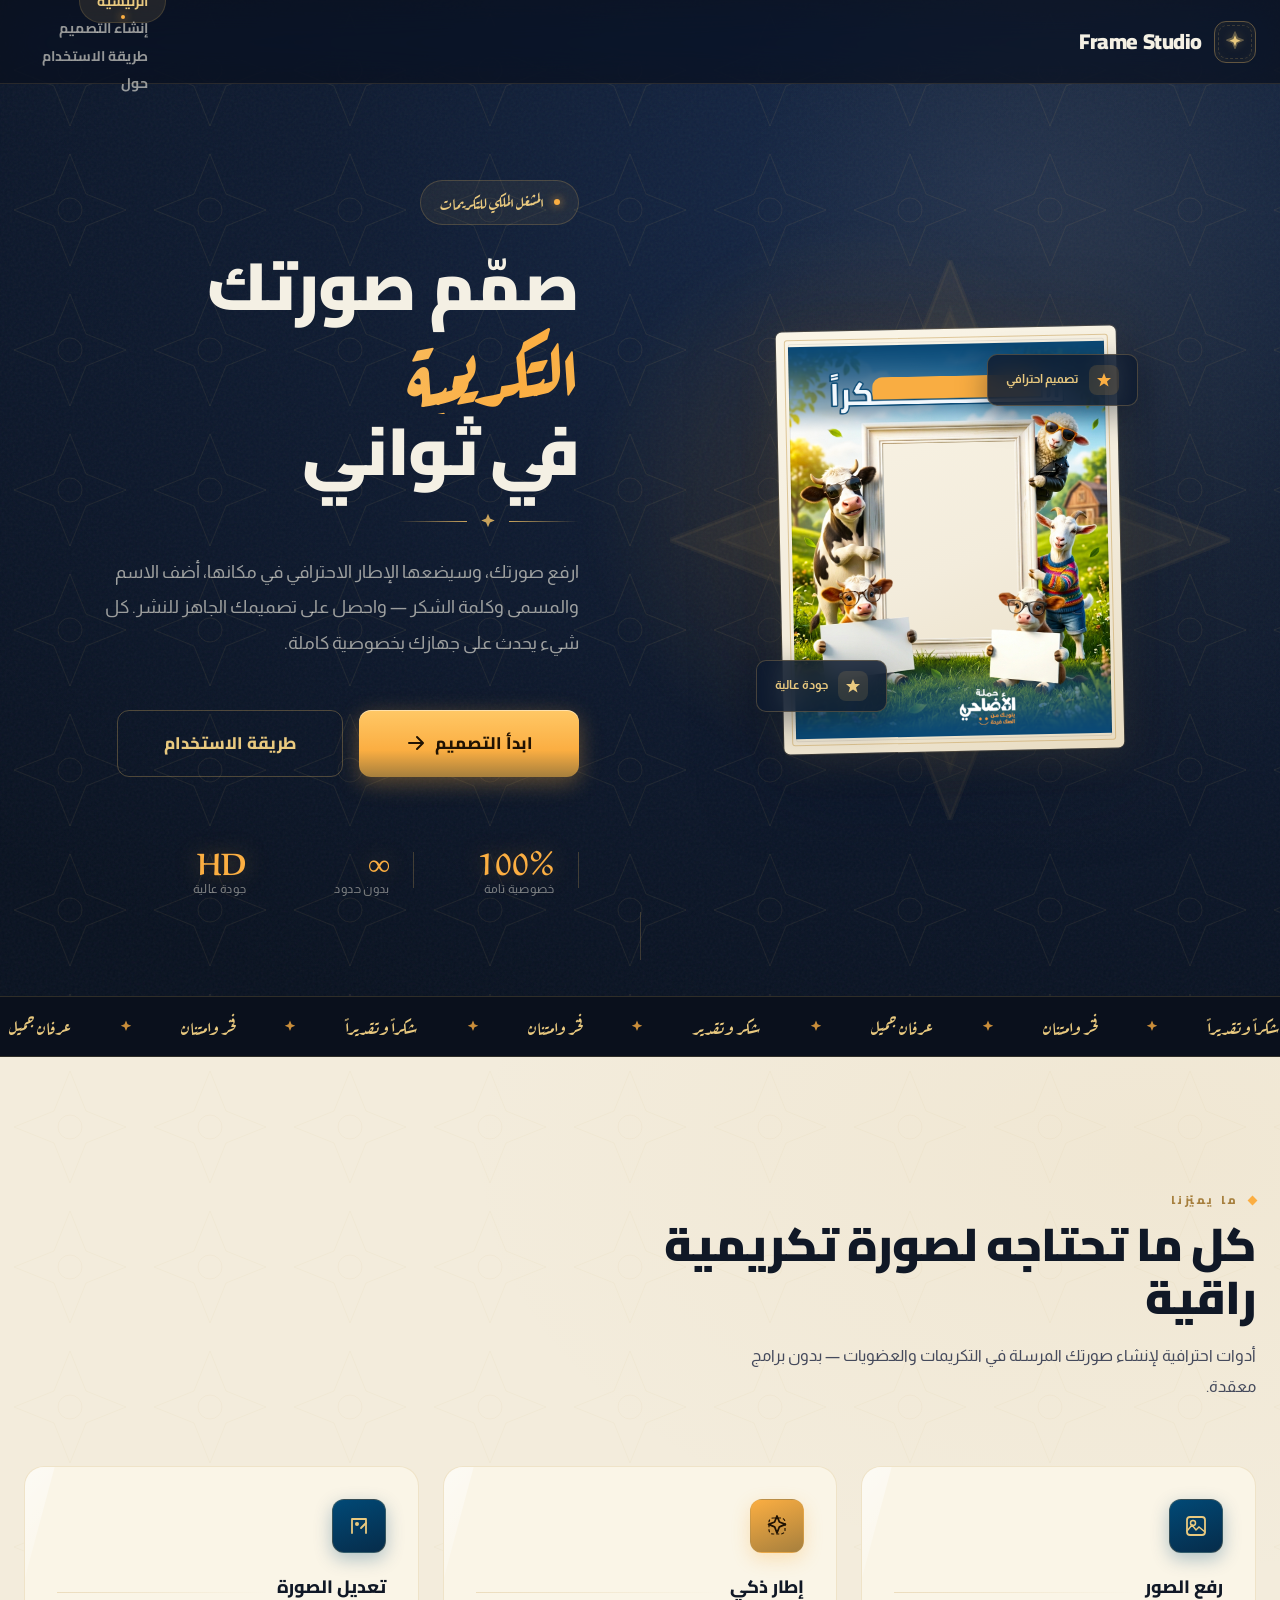
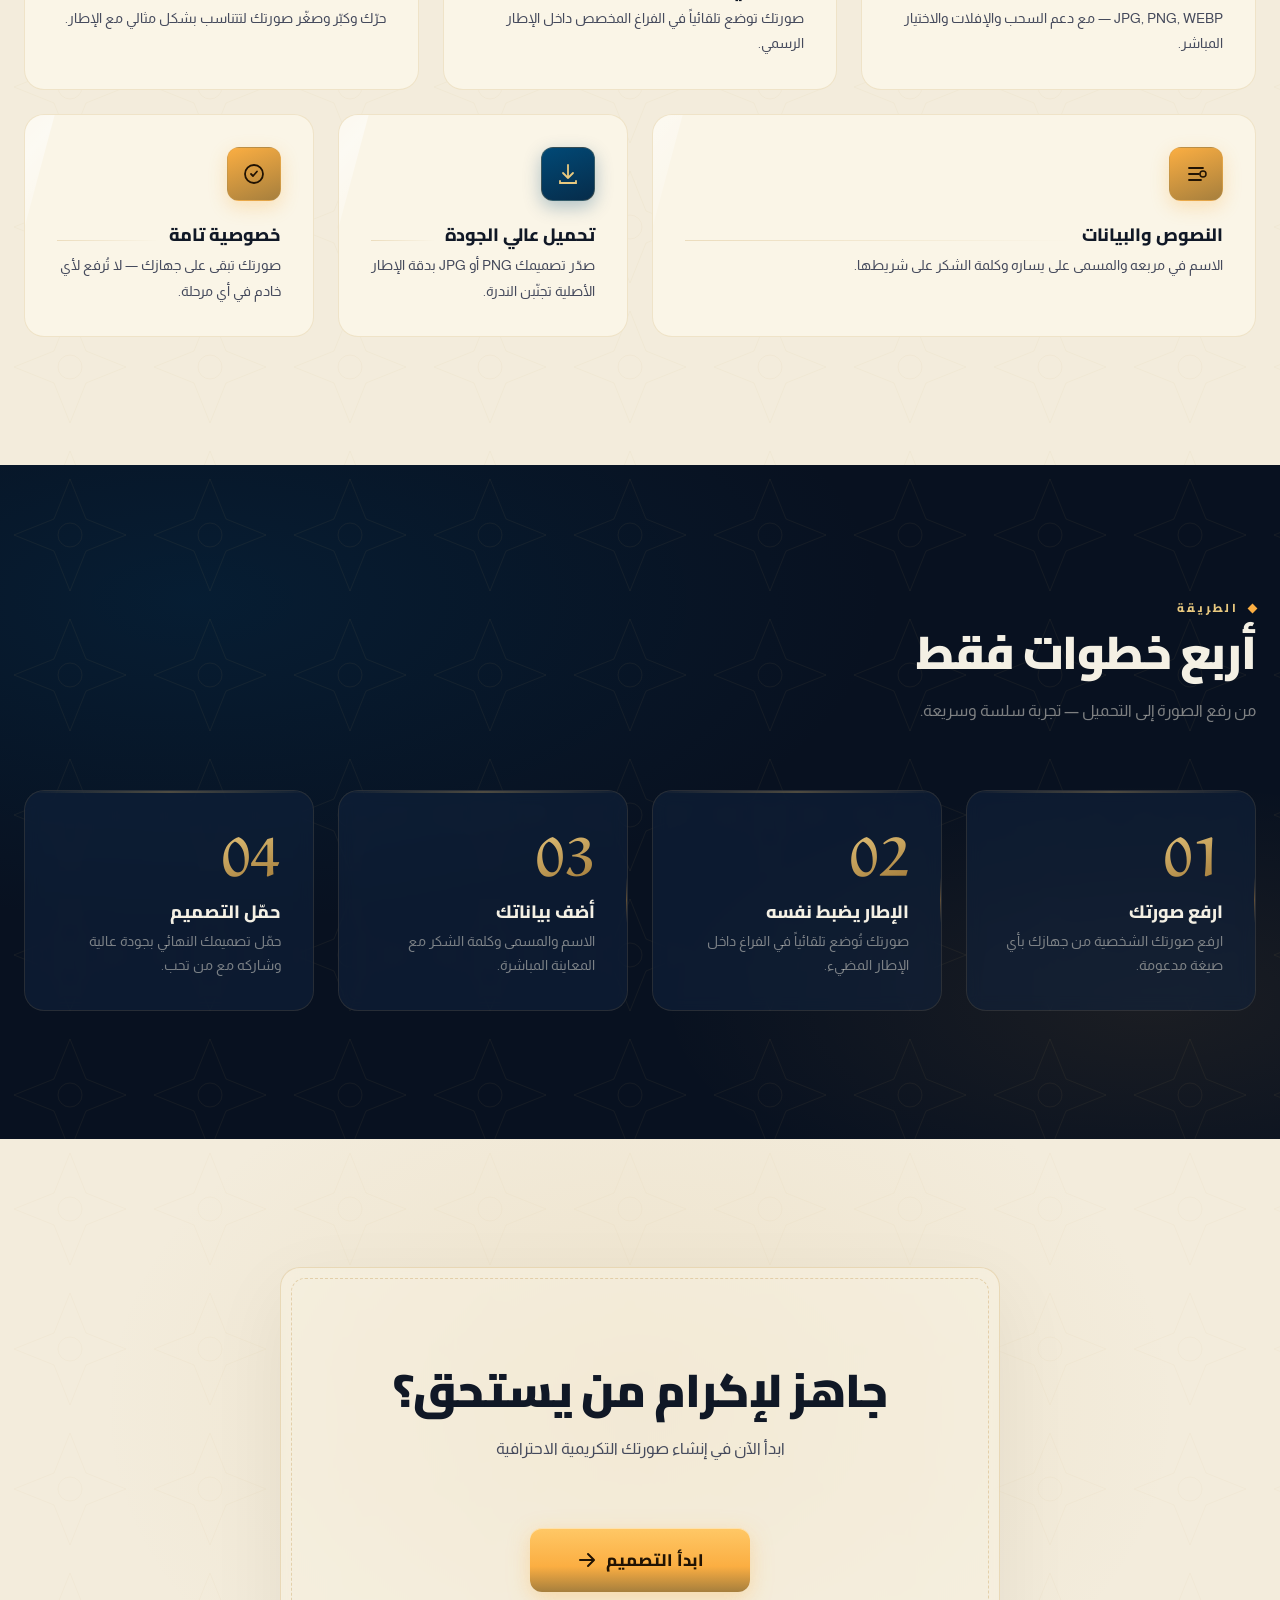
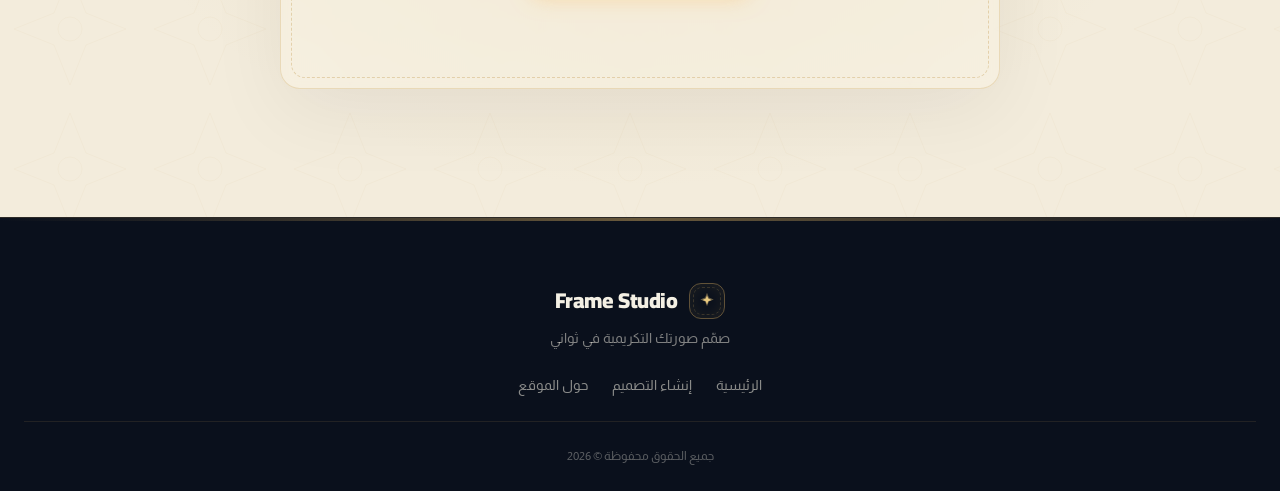
==== index.html @ e7d7ea2b "Frame Studio - online image frame editor" ====
<!DOCTYPE html>
<html lang="ar" dir="rtl">
<head>
  <meta charset="UTF-8">
  <meta name="viewport" content="width=device-width, initial-scale=1.0">
  <meta name="description" content="Frame Studio - صمّم صورتك الاحترافية في ثواني">
  <title>Frame Studio | صمّم صورتك الاحترافية</title>
  <link rel="stylesheet" href="css/style.css">
  <link rel="stylesheet" href="css/responsive.css">
</head>
<body>
  <!-- Header -->
  <header class="header" id="header">
    <div class="container header__inner">
      <a href="index.html" class="logo" aria-label="Frame Studio">
        <div class="logo__mark">
          <svg width="22" height="22" viewBox="0 0 24 24" fill="none" class="star-8">
            <path d="M12 1l2.6 6.4L21 10l-6.4 2.6L12 19l-2.6-6.4L3 10l6.4-2.6z" stroke="currentColor" stroke-width="1.4" stroke-linejoin="round" fill="currentColor" opacity="0.35"/>
            <path d="M12 4.5l1.7 4.3 4.3 1.7-4.3 1.7L12 16.7l-1.7-4.5-4.3-1.7 4.3-1.7z" fill="currentColor"/>
          </svg>
        </div>
        Frame Studio
      </a>
      <nav class="nav" id="mainNav" aria-label="القائمة">
        <ul class="nav__list">
          <li><a href="index.html" class="nav__link active">الرئيسية</a></li>
          <li><a href="editor.html" class="nav__link">إنشاء التصميم</a></li>
          <li><a href="#how" class="nav__link">طريقة الاستخدام</a></li>
          <li><a href="about.html" class="nav__link">حول</a></li>
        </ul>
      </nav>
      <button class="menu-btn" id="menuBtn" aria-label="القائمة" aria-expanded="false">
        <span></span><span></span><span></span>
      </button>
    </div>
  </header>

  <!-- Hero -->
  <section class="hero">
    <div class="khatam-pattern"></div>
    <div class="hero__spot"></div>
    <div class="container hero__grid">
      <div class="hero__visual">
        <div class="hero__seal" aria-hidden="true">
          <svg viewBox="0 0 200 200" fill="none" stroke="currentColor" stroke-width="1.5">
            <path d="M100 0l28 72 72 28-72 28-28 72-28-72-72-28 72-28z" fill="currentColor" opacity="0.5"/>
            <path d="M100 18l22 60 60 22-60 22-22 60-22-60-60-22 60-22z" fill="currentColor" opacity="0.35"/>
            <circle cx="100" cy="100" r="26" fill="currentColor" opacity="0.4"/>
            <circle cx="100" cy="100" r="10" fill="currentColor"/>
          </svg>
        </div>
        <div class="hero__frame-wrap">
          <div class="hero__frame-plate">
            <img src="assets/frames/frame1.png" alt="فريم شكر المحافظات" aria-hidden="true">
          </div>
          <div class="hero__badge hero__badge--1">
            <div class="hero__badge-icon hero__badge-icon--amber">
              <svg width="16" height="16" viewBox="0 0 16 16" fill="none"><path d="M8 1l2 5h5l-4 3.5 1.5 5L8 11.5 3.5 14.5 5 9.5 1 6h5z" fill="currentColor"/></svg>
            </div>
            تصميم احترافي
          </div>
          <div class="hero__badge hero__badge--2">
            <div class="hero__badge-icon hero__badge-icon--gold">
              <svg width="16" height="16" viewBox="0 0 16 16" fill="none"><path d="M8 1l2 5h5l-4 3.5 1.5 5L8 11.5 3.5 14.5 5 9.5 1 6h5z" fill="currentColor"/></svg>
            </div>
            جودة عالية
          </div>
        </div>
      </div>
      <div class="hero__content">
        <div class="hero__tag">
          <span class="hero__tag-dot"></span>
          المشغل الملكي للتكريمات
        </div>
        <h1 class="hero__title">
          صمّم صورتك
          <span class="hero__title-accent">التكريمية</span>
          في ثواني
        </h1>
        <div class="hero__rule">
          <svg class="star-8" width="18" height="18" viewBox="0 0 24 24" fill="currentColor"><path d="M12 1l2.6 6.4L21 10l-6.4 2.6L12 19l-2.6-6.4L3 10l6.4-2.6z"/></svg>
        </div>
        <p class="hero__subtitle">
          ارفع صورتك، وسيضعها الإطار الاحترافي في مكانها، أضف الاسم والمسمى وكلمة الشكر — واحصل على تصميمك الجاهز للنشر. كل شيء يحدث على جهازك بخصوصية كاملة.
        </p>
        <div class="hero__cta">
          <a href="editor.html" class="btn btn--amber btn--xl">
            ابدأ التصميم
            <svg width="20" height="20" viewBox="0 0 20 20" fill="none"><path d="M4 10h12M12 4l6 6-6 6" stroke="currentColor" stroke-width="2" stroke-linecap="round" stroke-linejoin="round"/></svg>
          </a>
          <a href="#how" class="btn btn--ghost btn--xl">طريقة الاستخدام</a>
        </div>
        <div class="hero__stats">
          <div class="hero-stat">
            <div class="hero-stat__number">100%</div>
            <div class="hero-stat__label">خصوصية تامة</div>
          </div>
          <div class="hero-stat">
            <div class="hero-stat__number">∞</div>
            <div class="hero-stat__label">بدون حدود</div>
          </div>
          <div class="hero-stat">
            <div class="hero-stat__number">HD</div>
            <div class="hero-stat__label">جودة عالية</div>
          </div>
        </div>
      </div>
    </div>
    <div class="hero__scroll" aria-hidden="true">
      <div class="hero__scroll-line"></div>
    </div>
  </section>

  <!-- Marquee -->
  <div class="marquee" aria-hidden="true">
    <div class="marquee__track">
      <span class="marquee__item">شكراً وتقديراً <svg width="14" height="14" viewBox="0 0 24 24" fill="currentColor"><path d="M12 1l2.6 6.4L21 10l-6.4 2.6L12 19l-2.6-6.4L3 10l6.4-2.6z"/></svg> فخر وامتنان <svg width="14" height="14" viewBox="0 0 24 24" fill="currentColor"><path d="M12 1l2.6 6.4L21 10l-6.4 2.6L12 19l-2.6-6.4L3 10l6.4-2.6z"/></svg> عرفان جميل <svg width="14" height="14" viewBox="0 0 24 24" fill="currentColor"><path d="M12 1l2.6 6.4L21 10l-6.4 2.6L12 19l-2.6-6.4L3 10l6.4-2.6z"/></svg> شكر وتقدير <svg width="14" height="14" viewBox="0 0 24 24" fill="currentColor"><path d="M12 1l2.6 6.4L21 10l-6.4 2.6L12 19l-2.6-6.4L3 10l6.4-2.6z"/></svg> فخر وامتنان <svg width="14" height="14" viewBox="0 0 24 24" fill="currentColor"><path d="M12 1l2.6 6.4L21 10l-6.4 2.6L12 19l-2.6-6.4L3 10l6.4-2.6z"/></svg></span>
      <span class="marquee__item">شكراً وتقديراً <svg width="14" height="14" viewBox="0 0 24 24" fill="currentColor"><path d="M12 1l2.6 6.4L21 10l-6.4 2.6L12 19l-2.6-6.4L3 10l6.4-2.6z"/></svg> فخر وامتنان <svg width="14" height="14" viewBox="0 0 24 24" fill="currentColor"><path d="M12 1l2.6 6.4L21 10l-6.4 2.6L12 19l-2.6-6.4L3 10l6.4-2.6z"/></svg> عرفان جميل <svg width="14" height="14" viewBox="0 0 24 24" fill="currentColor"><path d="M12 1l2.6 6.4L21 10l-6.4 2.6L12 19l-2.6-6.4L3 10l6.4-2.6z"/></svg> شكر وتقدير <svg width="14" height="14" viewBox="0 0 24 24" fill="currentColor"><path d="M12 1l2.6 6.4L21 10l-6.4 2.6L12 19l-2.6-6.4L3 10l6.4-2.6z"/></svg> فخر وامتنان <svg width="14" height="14" viewBox="0 0 24 24" fill="currentColor"><path d="M12 1l2.6 6.4L21 10l-6.4 2.6L12 19l-2.6-6.4L3 10l6.4-2.6z"/></svg></span>
      <span class="marquee__item">شكراً وتقديراً <svg width="14" height="14" viewBox="0 0 24 24" fill="currentColor"><path d="M12 1l2.6 6.4L21 10l-6.4 2.6L12 19l-2.6-6.4L3 10l6.4-2.6z"/></svg> فخر وامتنان <svg width="14" height="14" viewBox="0 0 24 24" fill="currentColor"><path d="M12 1l2.6 6.4L21 10l-6.4 2.6L12 19l-2.6-6.4L3 10l6.4-2.6z"/></svg> عرفان جميل <svg width="14" height="14" viewBox="0 0 24 24" fill="currentColor"><path d="M12 1l2.6 6.4L21 10l-6.4 2.6L12 19l-2.6-6.4L3 10l6.4-2.6z"/></svg></span>
    </div>
  </div>

  <!-- Features -->
  <section class="section features" id="features">
    <div class="khatam-pattern"></div>
    <div class="container" style="position:relative;z-index:1;">
      <div class="section__header">
        <div class="section__overline">ما يميّزنا</div>
        <h2 class="section__title">كل ما تحتاجه لصورة تكريمية راقية</h2>
        <p class="section__desc">أدوات احترافية لإنشاء صورتك المرسلة في التكريمات والعضويات — بدون برامج معقدة.</p>
      </div>
      <div class="features__grid">
        <div class="feature-card">
          <div class="feature-card__icon feature-card__icon--navy">
            <svg width="24" height="24" viewBox="0 0 24 24" fill="none"><rect x="3" y="3" width="18" height="18" rx="3" stroke="currentColor" stroke-width="1.8"/><circle cx="9" cy="9" r="2.5" stroke="currentColor" stroke-width="1.5"/><path d="M3 17l5-6 4 5 3-3 6 5" stroke="currentColor" stroke-width="1.5" stroke-linecap="round"/></svg>
          </div>
          <h3>رفع الصور</h3>
          <p>JPG, PNG, WEBP — مع دعم السحب والإفلات والاختيار المباشر.</p>
        </div>
        <div class="feature-card">
          <div class="feature-card__icon feature-card__icon--amber">
            <svg width="24" height="24" viewBox="0 0 24 24" fill="none"><path d="M12 2l2.4 6 6 2.4-6 2.4L12 19l-2.4-6.2L3.6 10.4l6-2.4z" stroke="currentColor" stroke-width="1.8" stroke-linejoin="round"/><rect x="4" y="4" width="16" height="16" rx="4" stroke="currentColor" stroke-width="1.2" stroke-dasharray="3 2"/></svg>
          </div>
          <h3>إطار ذكي</h3>
          <p>صورتك توضع تلقائياً في الفراغ المخصص داخل الإطار الرسمي.</p>
        </div>
        <div class="feature-card">
          <div class="feature-card__icon feature-card__icon--navy">
            <svg width="24" height="24" viewBox="0 0 24 24" fill="none"><path d="M5 19V5h14v14" stroke="currentColor" stroke-width="1.8" stroke-linecap="round" stroke-linejoin="round"/><path d="M14 14l5-5" stroke="currentColor" stroke-width="1.8" stroke-linecap="round"/><circle cx="10" cy="10" r="2" fill="currentColor"/></svg>
          </div>
          <h3>تعديل الصورة</h3>
          <p>حرّك وكبّر وصغّر صورتك لتتناسب بشكل مثالي مع الإطار.</p>
        </div>
        <div class="feature-card">
          <div class="feature-card__icon feature-card__icon--amber">
            <svg width="24" height="24" viewBox="0 0 24 24" fill="none"><path d="M5 6h14M5 12h10M5 18h12" stroke="currentColor" stroke-width="1.8" stroke-linecap="round"/><circle cx="19" cy="12" r="3" stroke="currentColor" stroke-width="1.5"/></svg>
          </div>
          <h3>النصوص والبيانات</h3>
          <p>الاسم في مربعه والمسمى على يساره وكلمة الشكر على شريطها.</p>
        </div>
        <div class="feature-card">
          <div class="feature-card__icon feature-card__icon--navy">
            <svg width="24" height="24" viewBox="0 0 24 24" fill="none"><path d="M12 3v13M7 11l5 5 5-5" stroke="currentColor" stroke-width="1.8" stroke-linecap="round" stroke-linejoin="round"/><path d="M4 19v2h16v-2" stroke="currentColor" stroke-width="1.8" stroke-linecap="round"/></svg>
          </div>
          <h3>تحميل عالي الجودة</h3>
          <p>صدّر تصميمك PNG أو JPG بدقة الإطار الأصلية تجنّبن الندرة.</p>
        </div>
        <div class="feature-card">
          <div class="feature-card__icon feature-card__icon--amber">
            <svg width="24" height="24" viewBox="0 0 24 24" fill="none"><path d="M12 21c4.97 0 9-4.03 9-9s-4.03-9-9-9-9 4.03-9 9 4.03 9 9 9z" stroke="currentColor" stroke-width="1.8"/><path d="M9 12l2 2 4-4.5" stroke="currentColor" stroke-width="1.8" stroke-linecap="round" stroke-linejoin="round"/></svg>
          </div>
          <h3>خصوصية تامة</h3>
          <p>صورتك تبقى على جهازك — لا تُرفع لأي خادم في أي مرحلة.</p>
        </div>
      </div>
    </div>
  </section>

  <!-- Steps -->
  <section class="section steps-section" id="how">
    <div class="khatam-pattern"></div>
    <div class="container" style="position:relative;z-index:1;">
      <div class="section__header">
        <div class="section__overline">الطريقة</div>
        <h2 class="section__title">أربع خطوات فقط</h2>
        <p class="section__desc">من رفع الصورة إلى التحميل — تجربة سلسة وسريعة.</p>
      </div>
      <div class="steps__grid">
        <div class="step-card">
          <div class="step-card__num">01</div>
          <h3>ارفع صورتك</h3>
          <p>ارفع صورتك الشخصية من جهازك بأي صيغة مدعومة.</p>
        </div>
        <div class="step-card">
          <div class="step-card__num">02</div>
          <h3>الإطار يضبط نفسه</h3>
          <p>صورتك تُوضع تلقائياً في الفراغ داخل الإطار المضيء.</p>
        </div>
        <div class="step-card">
          <div class="step-card__num">03</div>
          <h3>أضف بياناتك</h3>
          <p>الاسم والمسمى وكلمة الشكر مع المعاينة المباشرة.</p>
        </div>
        <div class="step-card">
          <div class="step-card__num">04</div>
          <h3>حمّل التصميم</h3>
          <p>حمّل تصميمك النهائي بجودة عالية وشاركه مع من تحب.</p>
        </div>
      </div>
    </div>
  </section>

  <!-- CTA -->
  <section class="section cta-section">
    <div class="khatam-pattern"></div>
    <div class="container" style="position:relative;z-index:1;">
      <div class="cta-section__inner">
        <div class="section__header">
          <h2 class="section__title" style="margin:0 auto;">جاهز لإكرام من يستحق؟</h2>
          <p class="section__desc" style="margin:var(--sp-md) auto 0;">ابدأ الآن في إنشاء صورتك التكريمية الاحترافية</p>
        </div>
        <div class="cta-section__btn">
          <a href="editor.html" class="btn btn--amber btn--xl">
            ابدأ التصميم
            <svg width="20" height="20" viewBox="0 0 20 20" fill="none"><path d="M4 10h12M12 4l6 6-6 6" stroke="currentColor" stroke-width="2" stroke-linecap="round" stroke-linejoin="round"/></svg>
          </a>
        </div>
      </div>
    </div>
  </section>

  <!-- Footer -->
  <footer class="footer">
    <div class="container footer__inner">
      <div class="footer__brand">
        <a href="index.html" class="logo">
          <div class="logo__mark" style="width:36px;height:36px;">
            <svg width="18" height="18" viewBox="0 0 24 24" fill="none">
              <path d="M12 1l2.6 6.4L21 10l-6.4 2.6L12 19l-2.6-6.4L3 10l6.4-2.6z" fill="currentColor" opacity="0.4"/>
              <path d="M12 4.5l1.7 4.3 4.3 1.7-4.3 1.7L12 16.7l-1.7-4.5-4.3-1.7 4.3-1.7z" fill="currentColor"/>
            </svg>
          </div>
          Frame Studio
        </a>
        <p class="footer__tagline">صمّم صورتك التكريمية في ثواني</p>
      </div>
      <div class="footer__links">
        <a href="index.html">الرئيسية</a>
        <a href="editor.html">إنشاء التصميم</a>
        <a href="about.html">حول الموقع</a>
      </div>
      <div class="footer__bottom">
        <p>جميع الحقوق محفوظة © 2026</p>
      </div>
    </div>
  </footer>

  <div class="toast-wrap" id="toastContainer" aria-live="polite"></div>
  <script src="js/app.js"></script>
</body>
</html>
---- css/style.css ----
/* ================================================
   FRAME STUDIO — Royal Atelier Design System
   Editorial Luxury x Arabic Courtly Heritage
   Deep velvet + antique gold + parchment
   ================================================ */

@import url('https://fonts.googleapis.com/css2?family=Almarai:wght@300;400;700;800&family=Aref+Ruqaa:wght@400;700&family=Cairo:wght@300;400;600;700;800;900&display=swap');

:root {
  /* === Color System — Royal Atelier === */
  --ink: #0a101c;
  --ink-soft: #101a2c;
  --velvet: #0d1a30;
  --velvet-deep: #081120;
  --velvet-2: #12243f;

  --navy: #014976;
  --navy-mid: #0a6fa8;
  --navy-rgb: 1, 73, 118;

  --gold: #c9a35c;
  --gold-bright: #e9c97f;
  --gold-deep: #a67f3d;
  --gold-rgb: 201, 163, 92;

  --amber: #FBAE42;
  --amber-bright: #ffc866;
  --amber-rgb: 251, 174, 66;

  --parchment: #f3ecdc;
  --parchment-2: #faf5e7;
  --cream-cool: #f7f5ee;

  --text-primary: #101826;
  --text-body: #454a5c;
  --text-muted: #7c7f90;
  --text-inverse: #f4f0e4;

  --danger: #d4380d;
  --success: #2d8a6e;

  /* === Typography === */
  --font-display: 'Cairo', sans-serif;
  --font-body: 'Almarai', sans-serif;
  --font-ruqaa: 'Aref Ruqaa', serif;

  /* === Spacing === */
  --sp-xs: 4px;
  --sp-sm: 8px;
  --sp-md: 16px;
  --sp-lg: 24px;
  --sp-xl: 32px;
  --sp-2xl: 48px;
  --sp-3xl: 64px;
  --sp-4xl: 96px;
  --sp-5xl: 128px;

  /* === Radius === */
  --r-sm: 6px;
  --r-md: 12px;
  --r-lg: 20px;
  --r-xl: 28px;
  --r-full: 9999px;

  /* === Shadows === */
  --shadow-card: 0 2px 10px rgba(10,16,28,0.10), 0 10px 36px rgba(10,16,28,0.06);
  --shadow-elevated: 0 10px 30px rgba(10,16,28,0.12), 0 30px 70px rgba(10,16,28,0.08);
  --shadow-dramatic: 0 24px 70px rgba(8,17,36,0.45), 0 6px 24px rgba(8,17,36,0.3);
  --shadow-gold: 0 0 0 1px rgba(201,163,92,0.18), 0 8px 40px rgba(201,163,92,0.14), 0 24px 80px rgba(8,17,36,0.5);
  --shadow-glow-amber: 0 0 70px rgba(251,174,66,0.22);

  /* === Motion === */
  --ease-out-expo: cubic-bezier(0.16, 1, 0.3, 1);
  --ease-out-quint: cubic-bezier(0.22, 1, 0.36, 1);
  --ease-spring: cubic-bezier(0.34, 1.56, 0.64, 1);

  /* === Layout === */
  --header-h: 84px;
  --sidebar-w: 420px;
}

/* === Reset === */
*, *::before, *::after { margin: 0; padding: 0; box-sizing: border-box; }
html { scroll-behavior: smooth; }

body {
  font-family: var(--font-body);
  color: var(--text-primary);
  background: var(--parchment);
  -webkit-font-smoothing: antialiased;
  overflow-x: hidden;
  line-height: 1.7;
}

h1, h2, h3, h4, h5, h6 {
  font-family: var(--font-display);
  line-height: 1.15;
  font-weight: 900;
}

a { color: inherit; text-decoration: none; }
img { max-width: 100%; display: block; }
button { font-family: inherit; cursor: pointer; border: none; background: none; }
input, textarea { font-family: inherit; }
ul, ol { list-style: none; }

.sr-only {
  position: absolute; width: 1px; height: 1px; padding: 0; margin: -1px;
  overflow: hidden; clip: rect(0,0,0,0); white-space: nowrap; border: 0;
}

.container {
  width: 100%; max-width: 1320px; margin: 0 auto; padding: 0 var(--sp-lg);
}

/* Grain texture (reused) */
.grain::before, .hero::after, .steps-section::after {
  content: '';
  background-image: url("data:image/svg+xml,%3Csvg viewBox='0 0 512 512' xmlns='http://www.w3.org/2000/svg'%3E%3Cfilter id='n'%3E%3CfeTurbulence type='fractalNoise' baseFrequency='0.72' numOctaves='4' stitchTiles='stitch'/%3E%3C/filter%3E%3Crect width='100%25' height='100%25' filter='url(%23n)' opacity='0.05'/%3E%3C/svg%3E");
}

/* Eight-pointed star (khatam) pattern */
.khatam-pattern {
  position: absolute; inset: 0; z-index: 0; pointer-events: none;
  background-image: url("data:image/svg+xml,%3Csvg width='140' height='140' viewBox='0 0 140 140' xmlns='http://www.w3.org/2000/svg'%3E%3Cg fill='none' stroke='%23c9a35c' stroke-opacity='0.10'%3E%3Cpath d='M70 14 L86 54 L126 70 L86 86 L70 126 L54 86 L14 70 L54 54 Z'/%3E%3Ccircle cx='70' cy='70' r='12'/%3E%3C/g%3E%3C/svg%3E");
  background-size: 140px 140px;
}

/* =============================================
   HEADER — Velvet Royal Bar
   ============================================= */
.header {
  position: fixed; top: 0; left: 0; right: 0;
  height: var(--header-h); z-index: 1000;
  background: rgba(10,16,28,0.72);
  backdrop-filter: blur(22px) saturate(1.6);
  -webkit-backdrop-filter: blur(22px) saturate(1.6);
  border-bottom: 1px solid rgba(201,163,92,0.16);
  transition: all 0.4s var(--ease-out-expo);
}

.header.scrolled {
  background: rgba(8,17,32,0.92);
  box-shadow: 0 1px 24px rgba(8,17,32,0.35);
}

.header__inner {
  display: flex; align-items: center; justify-content: space-between;
  height: 100%;
}

/* Logo — khatam mark */
.logo {
  display: flex; align-items: center; gap: 12px;
  font-family: var(--font-display); font-weight: 900;
  font-size: 1.35rem; color: var(--text-inverse);
  letter-spacing: -0.02em;
}

.logo__mark {
  width: 42px; height: 42px;
  background: transparent;
  border: 1px solid rgba(201,163,92,0.45);
  border-radius: 12px;
  display: flex; align-items: center; justify-content: center;
  position: relative;
  box-shadow: inset 0 0 18px rgba(201,163,92,0.12);
}

.logo__mark svg { position: relative; z-index: 1; color: var(--gold-bright); }

.logo__mark .star-8 { color: var(--gold-bright); filter: drop-shadow(0 0 6px rgba(201,163,92,0.6)); }

.logo__mark::after {
  content: '';
  position: absolute; inset: 3px;
  border-radius: 9px;
  border: 1px dashed rgba(201,163,92,0.22);
}

/* Navigation */
.nav { display: flex; align-items: center; gap: 2px; }

.nav__link {
  padding: 9px 18px; border-radius: var(--r-full);
  font-family: var(--font-display); font-size: 0.875rem;
  font-weight: 700; color: rgba(244,240,228,0.6);
  transition: all 0.25s var(--ease-out-expo);
  position: relative;
}

.nav__link:hover {
  color: var(--gold-bright);
  background: rgba(201,163,92,0.08);
}

.nav__link.active {
  color: var(--gold-bright);
  background: rgba(201,163,92,0.12);
  box-shadow: inset 0 0 0 1px rgba(201,163,92,0.2);
}

.nav__link.active::after {
  content: '';
  position: absolute; bottom: 4px; left: 50%; transform: translateX(-50%);
  width: 4px; height: 4px; border-radius: 50%;
  background: var(--amber);
  box-shadow: 0 0 8px var(--amber);
}

/* Mobile menu */
.menu-btn {
  display: none; flex-direction: column; gap: 5px;
  width: 44px; height: 44px; align-items: center; justify-content: center;
  border-radius: var(--r-md);
  border: 1px solid rgba(201,163,92,0.2);
}

.menu-btn span {
  display: block; width: 22px; height: 2px;
  background: var(--gold-bright); border-radius: 2px;
  transition: all 0.3s var(--ease-out-expo);
}

.menu-btn.open span:nth-child(1) { transform: translateY(7px) rotate(45deg); }
.menu-btn.open span:nth-child(2) { opacity: 0; }
.menu-btn.open span:nth-child(3) { transform: translateY(-7px) rotate(-45deg); }

/* =============================================
   HERO — Royal Atelier Stage
   ============================================= */
.hero {
  min-height: 100vh; position: relative;
  display: flex; align-items: center;
  padding-top: var(--header-h); overflow: hidden;
  background: radial-gradient(120% 90% at 78% 18%, #16294a 0%, var(--velvet) 45%, var(--velvet-deep) 100%);
}

/* Gold arabesque backdrop on right */
.hero::before {
  content: '';
  position: absolute; top: -20%; right: -8%;
  width: 62%; height: 130%;
  background:
    radial-gradient(60% 60% at 60% 40%, rgba(201,163,92,0.10), transparent 70%);
  z-index: 0;
}

.hero::after { position: absolute; inset: 0; pointer-events: none; z-index: 1; }

/* Athmosphere: warm spotlight behind frame */
.hero__spot {
  position: absolute; width: 640px; height: 640px;
  right: 8%; top: 50%; transform: translateY(-50%);
  background: radial-gradient(circle, rgba(251,174,66,0.16) 0%, transparent 62%);
  filter: blur(6px);
  pointer-events: none; z-index: 0;
  animation: spotlightPulse 5s ease-in-out infinite;
}

.hero__grid {
  display: grid; grid-template-columns: 1.05fr 0.95fr;
  gap: var(--sp-3xl); align-items: center;
  position: relative; z-index: 2;
  min-height: calc(100vh - var(--header-h));
}

/* Right content (text side) */
.hero__content {
  padding: var(--sp-4xl) 0 var(--sp-4xl) var(--sp-2xl);
  animation: heroReveal 0.9s var(--ease-out-expo) 0.1s both;
}

/* Calligraphic tag */
.hero__tag {
  display: inline-flex; align-items: center; gap: 10px;
  padding: 7px 18px; border-radius: var(--r-full);
  background: rgba(201,163,92,0.08);
  border: 1px solid rgba(201,163,92,0.25);
  font-family: var(--font-ruqaa); font-size: 1.05rem;
  color: var(--gold-bright);
  margin-bottom: var(--sp-lg);
}

.hero__tag-dot {
  width: 6px; height: 6px; border-radius: 50%;
  background: var(--amber);
  box-shadow: 0 0 10px var(--amber);
  animation: pulse 2.5s ease-in-out infinite;
}

/* Display headline */
.hero__title {
  font-size: clamp(2.6rem, 5.2vw, 4.6rem);
  font-weight: 900; line-height: 1.12;
  color: var(--text-inverse);
  margin-bottom: 0;
  letter-spacing: -0.02em;
}

.hero__title-accent {
  display: block;
  font-family: var(--font-ruqaa);
  font-weight: 700;
  font-size: 1.22em;
  color: transparent;
  background: linear-gradient(115deg, #f4d999 0%, var(--amber) 45%, var(--gold-bright) 80%, #f4d999);
  -webkit-background-clip: text;
  background-clip: text;
  -webkit-text-fill-color: transparent;
  background-size: 200% auto;
  animation: goldShimmer 6s linear infinite;
}

/* Gold rule under title */
.hero__rule {
  display: flex; align-items: center; gap: 12px;
  margin: var(--sp-lg) 0;
}

.hero__rule::before, .hero__rule::after {
  content: '';
  height: 1px; flex: 0 0 70px;
  background: linear-gradient(90deg, transparent, var(--gold));
}
.hero__rule::before { order: 1; background: linear-gradient(90deg, var(--gold), transparent); }
.hero__rule::after { order: 3; }
.hero__rule .star-8 { color: var(--gold); order: 2; animation: starSpin 24s linear infinite; }

.hero__subtitle {
  font-family: var(--font-body); font-size: 1.12rem;
  color: rgba(244,240,228,0.62); line-height: 2;
  max-width: 480px; margin-bottom: var(--sp-2xl);
}

.hero__cta {
  display: flex; gap: var(--sp-md); flex-wrap: wrap;
}

.hero__cta a { animation: riseIn 0.8s var(--ease-out-expo) both; }
.hero__cta a:nth-child(2) { animation-delay: 0.12s; }

.hero__stats {
  display: flex; gap: var(--sp-3xl); margin-top: var(--sp-3xl);
}

.hero-stat {
  position: relative; padding-right: var(--sp-lg);
}

.hero-stat:not(:last-child)::after {
  content: '';
  position: absolute; right: 0; top: 50%;
  transform: translateY(-50%); width: 1px; height: 36px;
  background: rgba(201,163,92,0.28);
}

.hero-stat__number {
  font-family: var(--font-ruqaa);
  font-size: 1.9rem; font-weight: 700;
  color: var(--amber);
  line-height: 1.25;
  text-shadow: 0 0 24px rgba(251,174,66,0.35);
}

.hero-stat__label {
  font-size: 0.78rem; color: rgba(244,240,228,0.5);
  letter-spacing: 0.03em;
}

/* Left visual — the actual frame on the atelier desk */
.hero__visual {
  position: relative; display: flex;
  align-items: center; justify-content: center;
  padding: var(--sp-3xl) 0;
  animation: heroVisualReveal 1.1s var(--ease-out-expo) 0.3s both;
}

/* Rotating khatam seal behind the frame */
.hero__seal {
  position: absolute; width: 560px; height: 560px;
  color: rgba(201,163,92,0.14);
  animation: starSpin 60s linear infinite;
  pointer-events: none;
}

.hero__seal svg { width: 100%; height: 100%; }

.hero__frame-wrap {
  position: relative; width: 360px; height: 440px;
  display: flex; align-items: center; justify-content: center;
}

/* Gilded certificate plate */
.hero__frame-plate {
  position: relative;
  width: 340px; height: 422px;
  padding: 16px;
  background: linear-gradient(160deg, var(--parchment-2) 0%, var(--parchment) 55%, #e8dcc2 100%);
  border-radius: 6px;
  box-shadow: var(--shadow-gold);
  transform: rotate(-1.2deg);
  transition: transform 0.6s var(--ease-out-expo);
}

.hero__frame-plate:hover { transform: rotate(0deg) translateY(-6px); }

.hero__frame-plate::before {
  content: '';
  position: absolute; inset: 8px;
  border: 1px solid rgba(201,163,92,0.55);
  border-radius: 3px;
  pointer-events: none;
}

.hero__frame-plate::after {
  content: '';
  position: absolute; inset: 12px;
  border: 1px solid rgba(10,16,28,0.08);
  border-radius: 2px;
  pointer-events: none;
}

.hero__frame-plate img {
  position: absolute; inset: 12px;
  width: calc(100% - 24px); height: calc(100% - 24px);
  object-fit: contain;
  mix-blend-mode: normal;
}

/* Floating gold badges */
.hero__badge {
  position: absolute; padding: 10px 18px;
  background: rgba(13,26,48,0.85);
  border: 1px solid rgba(201,163,92,0.3);
  border-radius: 10px;
  backdrop-filter: blur(12px);
  display: flex; align-items: center; gap: 10px;
  font-size: 0.78rem; font-weight: 700; color: var(--gold-bright);
  box-shadow: 0 10px 30px rgba(8,17,32,0.4);
  z-index: 2;
}

.hero__badge--1 { top: 34px; right: -8px; animation: floatBadge 5s ease-in-out infinite; }
.hero__badge--2 { bottom: 48px; left: -14px; animation: floatBadge 5s ease-in-out 2s infinite; }

.hero__badge-icon {
  width: 30px; height: 30px; border-radius: 8px;
  display: flex; align-items: center; justify-content: center;
  color: var(--gold-bright);
}
.hero__badge-icon--amber { background: rgba(251,174,66,0.14); color: var(--amber); }
.hero__badge-icon--gold { background: rgba(201,163,92,0.16); }

/* Scroll line */
.hero__scroll {
  position: absolute; bottom: 36px; left: 50%;
  transform: translateX(-50%); z-index: 2;
}

.hero__scroll-line {
  width: 1px; height: 48px;
  background: rgba(201,163,92,0.25);
  position: relative; overflow: hidden;
}

.hero__scroll-line::after {
  content: ''; position: absolute; top: -100%;
  width: 100%; height: 50%; background: var(--amber);
  animation: scrollLine 2.5s ease-in-out infinite;
}

/* =============================================
   MARQUEE — Gilded ribbon
   ============================================= */
.marquee {
  background: var(--ink);
  border-top: 1px solid rgba(201,163,92,0.2);
  border-bottom: 1px solid rgba(201,163,92,0.2);
  overflow: hidden;
  position: relative;
  padding: 14px 0;
}

.marquee__track {
  display: flex; gap: 3rem; width: max-content;
  animation: marqueeScroll 28s linear infinite;
  align-items: center;
}

.marquee__item {
  font-family: var(--font-ruqaa);
  font-size: 1.15rem;
  color: var(--gold-bright);
  white-space: nowrap;
  display: flex; align-items: center; gap: 3rem;
}

.marquee__item svg { color: var(--amber); opacity: 0.8; }

/* =============================================
   BUTTONS — Engraved brass
   ============================================= */
.btn {
  display: inline-flex; align-items: center; justify-content: center;
  gap: 10px; padding: 14px 30px;
  font-family: var(--font-display); font-size: 0.9rem;
  font-weight: 800; border-radius: 10px;
  transition: all 0.35s var(--ease-out-expo);
  white-space: nowrap; position: relative; overflow: hidden;
}

.btn--primary {
  background: linear-gradient(180deg, var(--navy-mid), var(--navy));
  color: var(--text-inverse);
  box-shadow: 0 6px 20px rgba(1,73,118,0.35), inset 0 1px 0 rgba(255,255,255,0.14);
}

.btn--primary:hover {
  background: linear-gradient(180deg, #0e7fb8, var(--navy));
  box-shadow: 0 8px 30px rgba(1,73,118,0.5), inset 0 1px 0 rgba(255,255,255,0.2);
  transform: translateY(-2px);
}

.btn--amber {
  background: linear-gradient(180deg, var(--amber-bright), var(--amber) 60%, var(--gold-deep));
  color: #211303;
  box-shadow: 0 6px 22px rgba(251,174,66,0.35), inset 0 1px 0 rgba(255,255,255,0.45);
}

.btn--amber:hover {
  background: linear-gradient(180deg, #ffd58a, var(--amber) 60%, var(--gold));
  transform: translateY(-2px);
  box-shadow: 0 10px 34px rgba(251,174,66,0.5), inset 0 1px 0 rgba(255,255,255,0.55);
}

.btn--ghost {
  background: transparent; color: var(--gold-bright);
  border: 1.5px solid rgba(201,163,92,0.35);
  backdrop-filter: blur(4px);
}

.btn--ghost:hover {
  color: var(--amber);
  border-color: var(--amber);
  background: rgba(251,174,66,0.08);
}

.btn--sm { padding: 10px 18px; font-size: 0.8rem; }
.btn--lg { padding: 16px 36px; font-size: 1rem; }
.btn--xl { padding: 18px 46px; font-size: 1.05rem; border-radius: 12px; }
.btn--full { width: 100%; }

.btn--dark {
  background: linear-gradient(180deg, var(--ink-soft), var(--ink));
  color: var(--text-inverse);
  border: 1px solid rgba(255,255,255,0.1);
}

.btn--dark:hover {
  background: var(--ink-soft);
  transform: translateY(-2px);
  box-shadow: var(--shadow-gold);
}

.btn--danger {
  background: rgba(212,56,13,0.9); color: #fff;
}

.btn--danger:hover {
  background: var(--danger);
}

/* =============================================
   SECTION — Parchment with gold rules
   ============================================= */
.section {
  padding: var(--sp-5xl) 0; position: relative;
}

.section__header { margin-bottom: var(--sp-3xl); position: relative; }

.section__overline {
  display: inline-flex; align-items: center; gap: 10px;
  font-family: var(--font-display); font-size: 0.72rem;
  font-weight: 800; letter-spacing: 0.25em;
  text-transform: uppercase; color: var(--gold-deep);
  margin-bottom: var(--sp-sm);
}

.section__overline::before {
  content: '';
  width: 7px; height: 7px;
  background: var(--amber);
  transform: rotate(45deg);
}

.section__title {
  font-size: clamp(2rem, 3.6vw, 3rem);
  font-weight: 900; letter-spacing: -0.02em;
  max-width: 620px;
  position: relative;
}

.section__desc {
  font-size: 1.02rem; color: var(--text-body);
  max-width: 520px; margin-top: var(--sp-md);
  line-height: 1.9;
}

/* =============================================
   FEATURES — Filigree bento
   ============================================= */
.features {
  background:
    radial-gradient(90% 70% at 90% 10%, rgba(201,163,92,0.07), transparent 60%),
    var(--parchment);
  position: relative;
}

.features .khatam-pattern { opacity: 0.6; }

.features__grid {
  position: relative; z-index: 1;
  display: grid;
  grid-template-columns: repeat(12, 1fr);
  gap: var(--sp-lg);
  align-items: stretch;
}

.feature-card {
  background: var(--parchment-2);
  border: 1px solid rgba(201,163,92,0.22);
  border-radius: var(--r-lg);
  padding: var(--sp-xl);
  transition: all 0.4s var(--ease-out-expo);
  position: relative; overflow: hidden;
  animation: cardRise 0.7s var(--ease-out-expo) both;
  animation-play-state: paused;
}

/* Gold corner brackets */
.feature-card::before {
  content: '';
  position: absolute; inset: 10px;
  border-radius: 12px;
  border: 1px solid transparent;
  border-image: linear-gradient(135deg, var(--gold) 0 20%, transparent 20% 35%, var(--gold) 35% 42%, transparent 42%) 1;
  pointer-events: none;
  opacity: 0;
  transition: opacity 0.4s;
}

.feature-card:hover {
  transform: translateY(-6px) rotate(-0.3deg);
  box-shadow: var(--shadow-elevated);
  border-color: var(--gold);
}

.feature-card:hover::before { opacity: 0.6; }

.feature-card::after {
  content: '';
  position: absolute; top: 0; left: -40%;
  width: 40%; height: 100%;
  background: linear-gradient(120deg, transparent, rgba(255,255,255,0.5), transparent);
  transform: skewX(-15deg);
  transition: left 0.8s var(--ease-out-expo);
}

.feature-card:hover::after { left: 130%; }

/* Bento sizes — asymmetric */
.feature-card:nth-child(1) { grid-column: span 4; }
.feature-card:nth-child(2) { grid-column: span 4; transform: translateY(18px); }
.feature-card:nth-child(2):hover { transform: translateY(12px) rotate(-0.3deg); }
.feature-card:nth-child(3) { grid-column: span 4; }
.feature-card:nth-child(4) { grid-column: span 6; }
.feature-card:nth-child(5) { grid-column: span 3; }
.feature-card:nth-child(6) { grid-column: span 3; transform: translateY(-10px); }
.feature-card:nth-child(6):hover { transform: translateY(-16px) rotate(-0.3deg); }

.feature-card__icon {
  width: 54px; height: 54px;
  border-radius: 12px;
  display: flex; align-items: center; justify-content: center;
  margin-bottom: var(--sp-lg);
  border: 1px solid rgba(201,163,92,0.25);
  position: relative;
}

.feature-card__icon--navy {
  background: linear-gradient(160deg, var(--navy), #062c4a);
  color: var(--gold-bright);
  box-shadow: 0 6px 18px rgba(1,73,118,0.3);
}

.feature-card__icon--amber {
  background: linear-gradient(160deg, var(--amber), var(--gold-deep));
  color: #211303;
  box-shadow: 0 6px 18px rgba(251,174,66,0.3);
}

.feature-card h3 {
  font-size: 1.12rem; font-weight: 800;
  margin-bottom: var(--sp-sm);
  display: flex; align-items: baseline; gap: 10px;
}

.feature-card h3::after {
  content: '';
  flex: 1; height: 1px;
  background: linear-gradient(90deg, var(--gold), transparent);
  opacity: 0.3;
}

.feature-card p {
  font-size: 0.88rem; color: var(--text-body);
  line-height: 1.8;
}

/* =============================================
   STEPS — Velvet procession
   ============================================= */
.steps-section {
  background:
    radial-gradient(90% 80% at 15% 20%, rgba(1,73,118,0.22), transparent 60%),
    radial-gradient(70% 60% at 90% 80%, rgba(251,174,66,0.08), transparent 55%),
    var(--velvet-deep);
  color: var(--text-inverse);
  position: relative; overflow: hidden;
}

.steps-section .khatam-pattern { opacity: 0.7; }

.steps-section .section__overline { color: var(--gold-bright); }
.steps-section .section__title { color: var(--text-inverse); }
.steps-section .section__desc { color: rgba(244,240,228,0.5); }

.steps__grid {
  display: grid; grid-template-columns: repeat(4, 1fr);
  gap: var(--sp-lg); position: relative; z-index: 1;
}

.step-card {
  position: relative; padding: var(--sp-xl);
  border-radius: var(--r-lg);
  background: rgba(18,36,63,0.55);
  border: 1px solid rgba(201,163,92,0.14);
  backdrop-filter: blur(8px);
  transition: all 0.4s var(--ease-out-expo);
  overflow: hidden;
  animation: cardRise 0.7s var(--ease-out-expo) both;
  animation-play-state: paused;
}

.step-card::before {
  content: '';
  position: absolute; top: 0; left: 0; right: 0;
  height: 2px;
  background: linear-gradient(90deg, transparent, var(--gold), transparent);
  opacity: 0.35;
}

.step-card:hover {
  background: rgba(18,36,63,0.85);
  border-color: rgba(201,163,92,0.35);
  transform: translateY(-6px);
  box-shadow: var(--shadow-gold);
}

.step-card__num {
  font-family: var(--font-ruqaa);
  font-size: 3.4rem; font-weight: 700; line-height: 1;
  color: transparent;
  background: linear-gradient(160deg, var(--gold-bright), var(--gold-deep));
  -webkit-background-clip: text;
  background-clip: text;
  -webkit-text-fill-color: transparent;
  display: inline-block;
  margin-bottom: var(--sp-lg);
}

.step-card h3 {
  font-size: 1.12rem; font-weight: 800;
  color: var(--text-inverse); margin-bottom: var(--sp-sm);
}

.step-card p {
  font-size: 0.85rem; color: rgba(244,240,228,0.48);
  line-height: 1.75;
}

.step-card::after {
  content: '';
  position: absolute; top: 50%; right: -1px;
  width: 2px; height: 46px;
  background: linear-gradient(180deg, transparent, var(--amber), transparent);
  transform: translateY(-50%);
  opacity: 0.35;
}

.step-card:last-child::after { display: none; }

/* =============================================
   CTA — Parchment seal plate
   ============================================= */
.cta-section {
  text-align: center; padding: var(--sp-5xl) 0;
  position: relative; overflow: hidden;
  background: var(--parchment);
}

.cta-section .khatam-pattern { opacity: 0.5; }

.cta-section::before {
  content: '';
  position: absolute; inset: 0;
  background: radial-gradient(60% 80% at 50% 40%, rgba(201,163,92,0.14), transparent 70%);
  pointer-events: none;
}

.cta-section__inner {
  position: relative; z-index: 1;
  max-width: 720px; margin: 0 auto;
  padding: var(--sp-4xl) var(--sp-2xl);
  background: rgba(250,245,231,0.4);
  border: 1px solid rgba(201,163,92,0.3);
  border-radius: 20px;
  box-shadow: 0 24px 80px rgba(10,16,28,0.06);
  backdrop-filter: blur(6px);
}

.cta-section__inner::before {
  content: '';
  position: absolute; inset: 10px;
  border: 1px dashed rgba(201,163,92,0.4);
  border-radius: 14px;
  pointer-events: none;
}

.cta-section .section__title { margin: 0 auto; }
.cta-section .section__desc { margin: var(--sp-md) auto 0; }

.cta-section__btn { margin-top: var(--sp-2xl); }

/* =============================================
   FOOTER — Velvet colophon
   ============================================= */
.footer {
  background: var(--ink);
  color: var(--text-inverse);
  padding: var(--sp-3xl) 0 var(--sp-lg);
  border-top: 1px solid rgba(201,163,92,0.18);
  position: relative;
}

.footer::before {
  content: '';
  position: absolute; top: 0; left: 0; right: 0; height: 3px;
  background: linear-gradient(90deg, transparent, var(--gold), transparent);
  opacity: 0.5;
}

.footer__inner {
  display: flex; flex-direction: column;
  align-items: center; gap: var(--sp-lg);
}

.footer__brand { text-align: center; }
.footer__brand .logo { justify-content: center; margin-bottom: var(--sp-sm); }
.footer__tagline {
  font-size: 0.85rem; color: rgba(244,240,228,0.5);
}

.footer__links { display: flex; gap: var(--sp-lg); }

.footer__links a {
  font-size: 0.85rem; color: rgba(244,240,228,0.55);
  transition: color 0.2s;
}

.footer__links a:hover { color: var(--gold-bright); }

.footer__bottom {
  padding-top: var(--sp-lg);
  border-top: 1px solid rgba(201,163,92,0.12);
  width: 100%; text-align: center;
}

.footer__bottom p { font-size: 0.78rem; color: rgba(244,240,228,0.35); }

/* =============================================
   ABOUT PAGE
   ============================================= */
.about-page {
  padding-top: calc(var(--header-h) + var(--sp-4xl));
  padding-bottom: var(--sp-4xl);
}

.about-hero { text-align: center; margin-bottom: var(--sp-4xl); }
.about-hero .section__title { margin: 0 auto; }
.about-hero__desc {
  font-size: 1.08rem; color: var(--text-body);
  max-width: 620px; margin: var(--sp-lg) auto 0;
  line-height: 2;
}

.about-grid {
  display: grid; grid-template-columns: repeat(2, 1fr);
  gap: var(--sp-lg); margin-bottom: var(--sp-4xl);
}

.about-card {
  background: var(--parchment-2);
  border: 1px solid rgba(201,163,92,0.22);
  border-radius: var(--r-lg);
  padding: var(--sp-2xl);
  transition: all 0.4s var(--ease-out-expo);
  position: relative;
  animation: cardRise 0.7s var(--ease-out-expo) both;
  animation-play-state: paused;
}

.about-card:hover {
  transform: translateY(-6px);
  box-shadow: var(--shadow-elevated);
  border-color: var(--gold);
}

.about-card__icon {
  width: 56px; height: 56px; border-radius: var(--r-md);
  background: linear-gradient(160deg, var(--navy), #062c4a);
  color: var(--gold-bright);
  border: 1px solid rgba(201,163,92,0.25);
  display: flex; align-items: center; justify-content: center;
  margin-bottom: var(--sp-lg);
  box-shadow: 0 6px 18px rgba(1,73,118,0.3);
}

.about-card h3 { font-size: 1.15rem; font-weight: 800; margin-bottom: var(--sp-sm); }
.about-card p { font-size: 0.9rem; color: var(--text-body); line-height: 1.85; }

.about-tech { text-align: center; margin-bottom: var(--sp-4xl); }
.about-tech h2 { font-size: 1.75rem; margin-bottom: var(--sp-lg); }

.tech-list { display: flex; flex-wrap: wrap; justify-content: center; gap: var(--sp-sm); }

.tech-badge {
  padding: 9px 22px; border-radius: var(--r-full);
  background: var(--parchment-2);
  border: 1px solid rgba(201,163,92,0.35);
  font-family: var(--font-display); font-size: 0.82rem;
  font-weight: 700; color: var(--gold-deep);
}

.about-cta {
  text-align: center; padding: var(--sp-3xl);
  background: var(--parchment-2);
  border-radius: var(--r-xl);
  border: 1px solid rgba(201,163,92,0.3);
  position: relative;
}

.about-cta h2 { font-size: 2rem; margin-bottom: var(--sp-sm); }
.about-cta p { color: var(--text-body); margin-bottom: var(--sp-xl); }

/* =============================================
   TOAST — Velvet plaque
   ============================================= */
.toast-wrap {
  position: fixed; bottom: var(--sp-lg); left: 50%;
  transform: translateX(-50%); z-index: 9999;
  display: flex; flex-direction: column; gap: var(--sp-sm);
  pointer-events: none;
}

.toast {
  display: flex; align-items: center; gap: 10px;
  padding: 14px 22px; border-radius: 12px;
  background: rgba(10,16,28,0.94);
  color: var(--text-inverse);
  font-size: 0.85rem; font-weight: 700;
  border: 1px solid rgba(201,163,92,0.3);
  box-shadow: var(--shadow-gold);
  pointer-events: auto;
  animation: toastIn 0.5s var(--ease-out-expo) both;
}

.toast--success { border-right: 3px solid var(--success); }
.toast--error { border-right: 3px solid var(--danger); }
.toast--info { border-right: 3px solid var(--amber); }

.toast.removing { animation: toastOut 0.3s var(--ease-out-expo) both; }

/* =============================================
   ANIMATIONS
   ============================================= */
@keyframes heroReveal {
  from { opacity: 0; transform: translateY(44px); }
  to { opacity: 1; transform: translateY(0); }
}

@keyframes heroVisualReveal {
  from { opacity: 0; transform: translateX(-46px) scale(0.95); }
  to { opacity: 1; transform: translateX(0) scale(1); }
}

@keyframes riseIn {
  from { opacity: 0; transform: translateY(26px); }
  to { opacity: 1; transform: translateY(0); }
}

@keyframes cardRise {
  from { opacity: 0; transform: translateY(34px); }
  to { opacity: 1; transform: translateY(0); }
}

@keyframes floatBadge {
  0%, 100% { transform: translateY(0) rotate(0deg); }
  50% { transform: translateY(-12px) rotate(1deg); }
}

@keyframes pulse {
  0%, 100% { opacity: 1; }
  50% { opacity: 0.35; }
}

@keyframes scrollLine {
  0% { top: -50%; }
  100% { top: 150%; }
}

@keyframes starSpin {
  to { transform: rotate(360deg); }
}

@keyframes goldShimmer {
  to { background-position: -200% center; }
}

@keyframes spotlightPulse {
  0%, 100% { opacity: 0.75; transform: translateY(-50%) scale(1); }
  50% { opacity: 1; transform: translateY(-50%) scale(1.06); }
}

@keyframes marqueeScroll {
  to { transform: translateX(50%); }
}
/* RTL marquee: translateX adjusts for dir=rtl; strings scroll right-to-left */

@keyframes toastIn {
  from { opacity: 0; transform: translateY(16px) scale(0.96); }
  to { opacity: 1; transform: translateY(0) scale(1); }
}

@keyframes toastOut {
  from { opacity: 1; transform: translateY(0) scale(1); }
  to { opacity: 0; transform: translateY(-8px) scale(0.96); }
}

/* =============================================
   UTILITIES
   ============================================= */
:focus-visible {
  outline: 2px solid var(--amber);
  outline-offset: 3px;
}

::selection {
  background: rgba(251,174,66,0.28);
  color: var(--ink);
}

::-webkit-scrollbar { width: 7px; height: 7px; }
::-webkit-scrollbar-track { background: transparent; }
::-webkit-scrollbar-thumb { background: rgba(201,163,92,0.4); border-radius: 4px; }
::-webkit-scrollbar-thumb:hover { background: var(--gold); }
---- css/responsive.css ----
/* ========================================
   FRAME STUDIO — Responsive
   ======================================== */

/* Tablet */
@media (max-width: 1024px) {
  :root { --sidebar-w: 380px; }

  .hero__grid {
    grid-template-columns: 1fr;
    text-align: center; gap: var(--sp-2xl);
  }

  .hero::before {
    width: 100%; height: 50%;
    clip-path: polygon(0 0, 100% 0, 100% 100%, 0 80%);
  }

  .hero__content { padding: var(--sp-2xl) 0; }
  .hero__subtitle { margin: 0 auto var(--sp-2xl); }
  .hero__cta { justify-content: center; }
  .hero__stats { justify-content: center; }

  .hero__visual { min-height: 340px; }
  .hero__frame-plate { width: 300px; }
  .hero__seal { width: 130px; }
  .hero__badge--1 { right: 0; }
  .hero__badge--2 { left: 0; }

  .features__grid {
    grid-template-columns: repeat(2, 1fr);
  }

  .feature-card:nth-child(n) { grid-column: span 1; }
  .feature-card:nth-child(5),
  .feature-card:nth-child(6) { grid-column: span 1; }

  .steps__grid { grid-template-columns: repeat(2, 1fr); }
  .step-card::after { display: none; }
}

/* Mobile Large */
@media (max-width: 768px) {
  :root { --header-h: 64px; }

  /* Nav */
  .nav {
    position: fixed; top: var(--header-h);
    left: 0; right: 0;
    background: rgba(11,21,40,0.97);
    backdrop-filter: blur(20px);
    border-bottom: 1px solid rgba(201,163,92,0.2);
    padding: var(--sp-md);
    transform: translateY(-110%);
    opacity: 0; pointer-events: none;
    transition: all 0.35s var(--ease-out-expo);
    z-index: 500;
  }

  .nav.open {
    transform: translateY(0);
    opacity: 1; pointer-events: auto;
  }

  .nav__list {
    flex-direction: column; gap: 4px;
  }

  .nav__link {
    width: 100%; padding: 12px 16px;
    justify-content: center; border-radius: var(--r-md);
    color: rgba(233,201,127,0.8);
  }

  .menu-btn { display: flex; }

  /* Hero */
  .hero { min-height: auto; padding-top: calc(var(--header-h) + var(--sp-xl)); padding-bottom: var(--sp-xl); }
  .hero::before { display: none; }
  .hero__title { font-size: clamp(2rem, 7vw, 3rem); }
  .hero__subtitle { font-size: 0.95rem; }
  .hero__cta { flex-direction: column; align-items: center; }
  .hero__stats { gap: var(--sp-lg); }
  .hero__visual { min-height: 260px; }
  .hero__frame-plate { width: 240px; }
  .hero__seal { width: 110px; opacity: 0.5; }
  .hero__badge { display: none; }
  .hero__scroll { display: none; }

  /* Marquee */
  .marquee {
    border-width: 1px 0;
    padding: 12px 0;
  }
  .marquee__item { font-size: 0.8rem; margin: 0 22px; }
  .marquee__item svg { width: 12px; height: 12px; margin: 0 4px; }

  /* Features */
  .section { padding: var(--sp-4xl) 0; }
  .features__grid { grid-template-columns: 1fr; }
  .feature-card:nth-child(n) { grid-column: span 1; }
  .section__title { font-size: clamp(1.6rem, 5vw, 2.2rem); }

  /* Steps */
  .steps__grid { grid-template-columns: 1fr; }

  /* Footer */
  .footer__links { flex-wrap: wrap; justify-content: center; gap: var(--sp-md); }

  /* About */
  .about-page { padding-top: calc(var(--header-h) + var(--sp-2xl)); }
  .about-grid { grid-template-columns: 1fr; }

  /* Editor — maximise canvas, compact sidebar */
  .editor-main { padding-top: var(--header-h); } /* step-bar hidden; reclaim the 50 px */

  .editor-layout {
    grid-template-columns: 1fr;
    grid-template-rows: 1fr auto; /* canvas gets all remaining space */
  }

  .sidebar {
    order: 2; border-left: none;
    border-top: 1px solid rgba(201,163,92,0.35);
    max-height: 180px; /* compact but scrollable */
  }
  .sidebar__head { padding: 8px 14px; }
  .sidebar__head h2 { font-size: 0.9rem; }
  .sidebar__body { padding: 10px 14px;
    /* fade the bottom edge so the user sees there's more to scroll */
    mask-image: linear-gradient(to bottom, black 70%, transparent 100%);
    -webkit-mask-image: linear-gradient(to bottom, black 70%, transparent 100%);
  }
  .upload-zone__icon { width: 56px; height: 56px; }
  .upload-zone { padding: var(--sp-lg) var(--sp-md); }
  .form-input { padding: 10px 14px; font-size: 0.88rem; }
  .form-range { height: 3px; }

  .canvas-area { order: 1; padding-bottom: 78px; } /* floating controls zone */

  .step-bar-wrap { display: none; }
  .mobile-nav { display: flex; }
  .sidebar__nav { display: none; }

  .canvas-controls { bottom: 12px; padding: 10px 16px; gap: 8px; }
  .canvas-controls .form-range { width: 90px; }
  .ctrl-label { display: none; }
}

/* Mobile Small */
@media (max-width: 480px) {
  .container { padding: 0 var(--sp-md); }

  .hero__title { font-size: 1.8rem; }
  .hero__tag { font-size: 0.65rem; }

  .hero__frame-plate { width: 200px; }
  .hero__seal { width: 96px; }

  .feature-card { padding: var(--sp-lg); }
  .about-card { padding: var(--sp-lg); }

  .sidebar { max-height: 160px; }
  .sidebar__head { padding: 6px 12px; }
  .sidebar__body { padding: 8px 12px; }
  .frames-grid { gap: 6px; }
  .upload-zone { padding: var(--sp-xl) var(--sp-md); }
  .canvas-controls { flex-wrap: wrap; justify-content: center; }
}

/* Short screens — desktop/tablet only (mobile uses the 1fr auto layout above) */
@media (max-height: 700px) and (min-width: 769px) {
  .editor-main { padding-top: calc(var(--header-h) + 42px); }
  .editor-layout { grid-template-rows: 42vh 1fr; }
}

@media print {
  .header, .step-bar-wrap, .sidebar, .mobile-nav, .canvas-controls { display: none !important; }
  .editor-main { padding-top: 0; }
  .editor-layout { grid-template-columns: 1fr; }
  .canvas-area { background: white; }
}
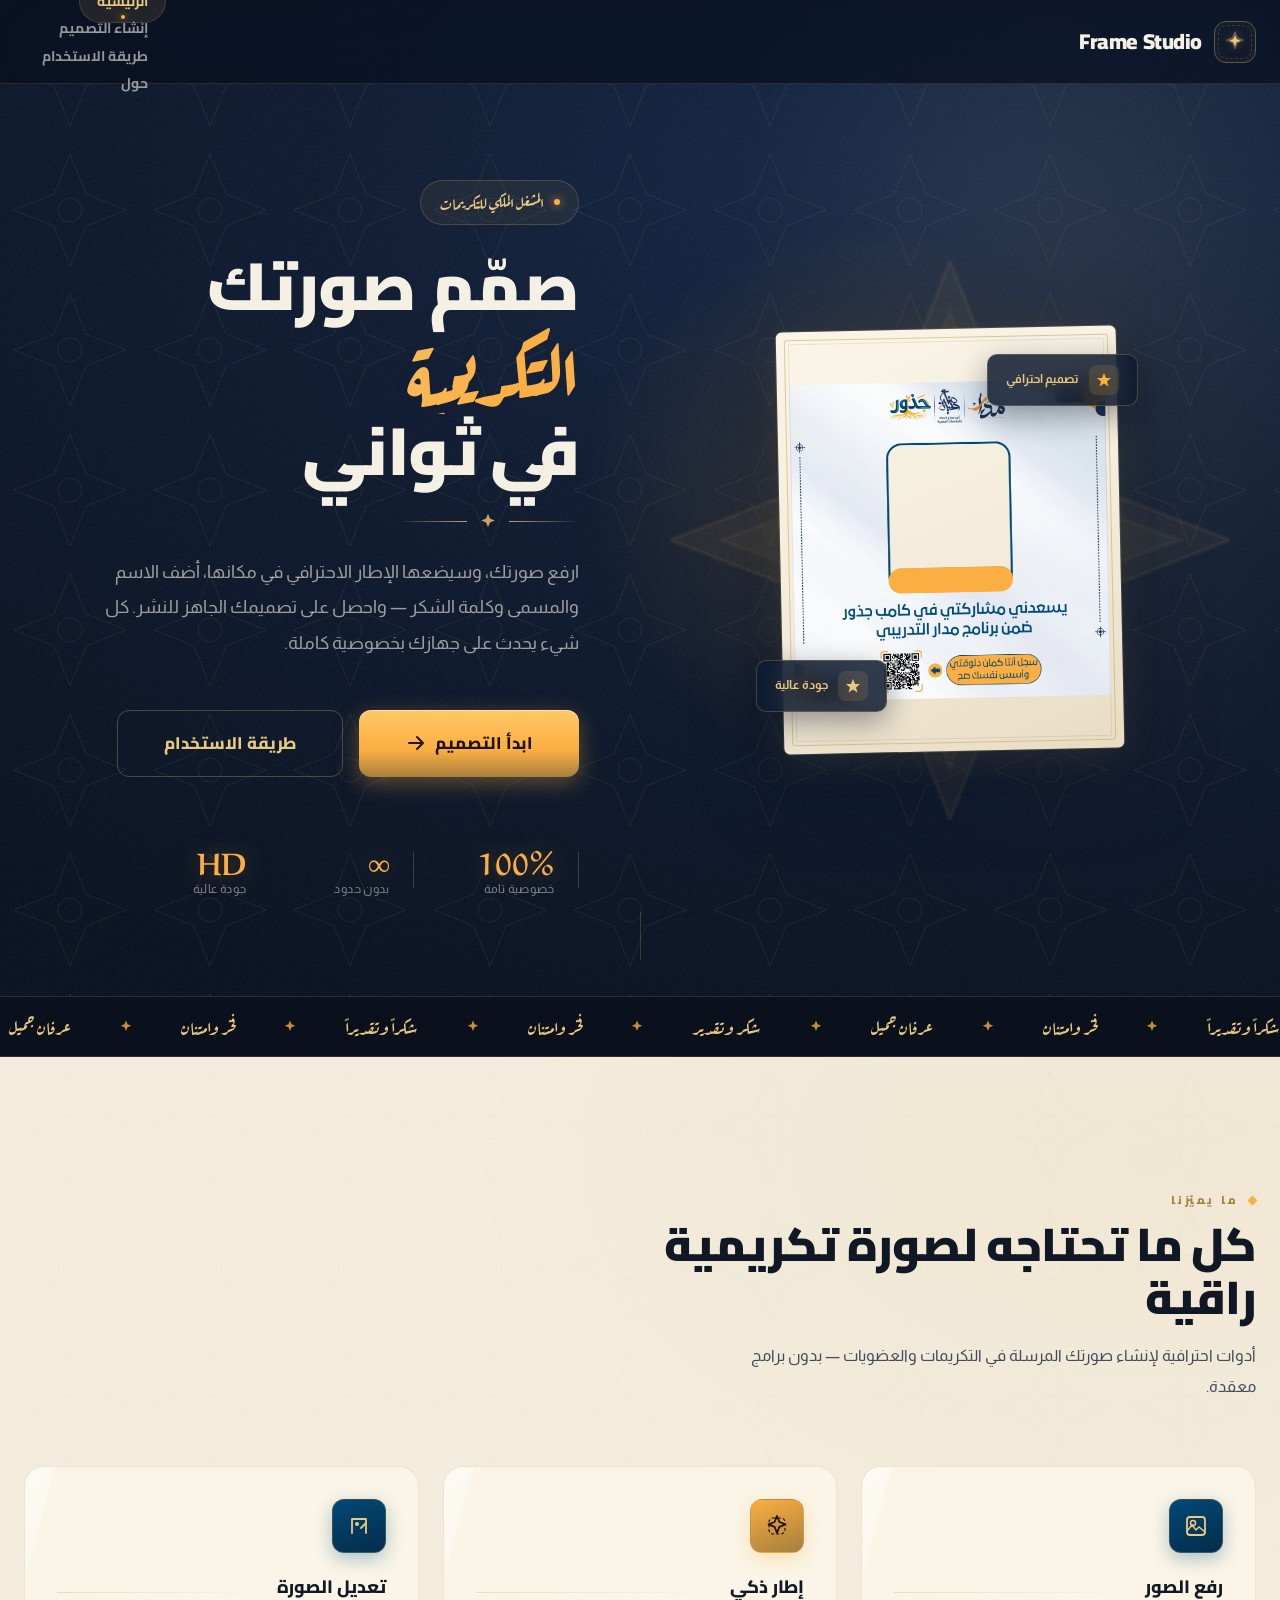
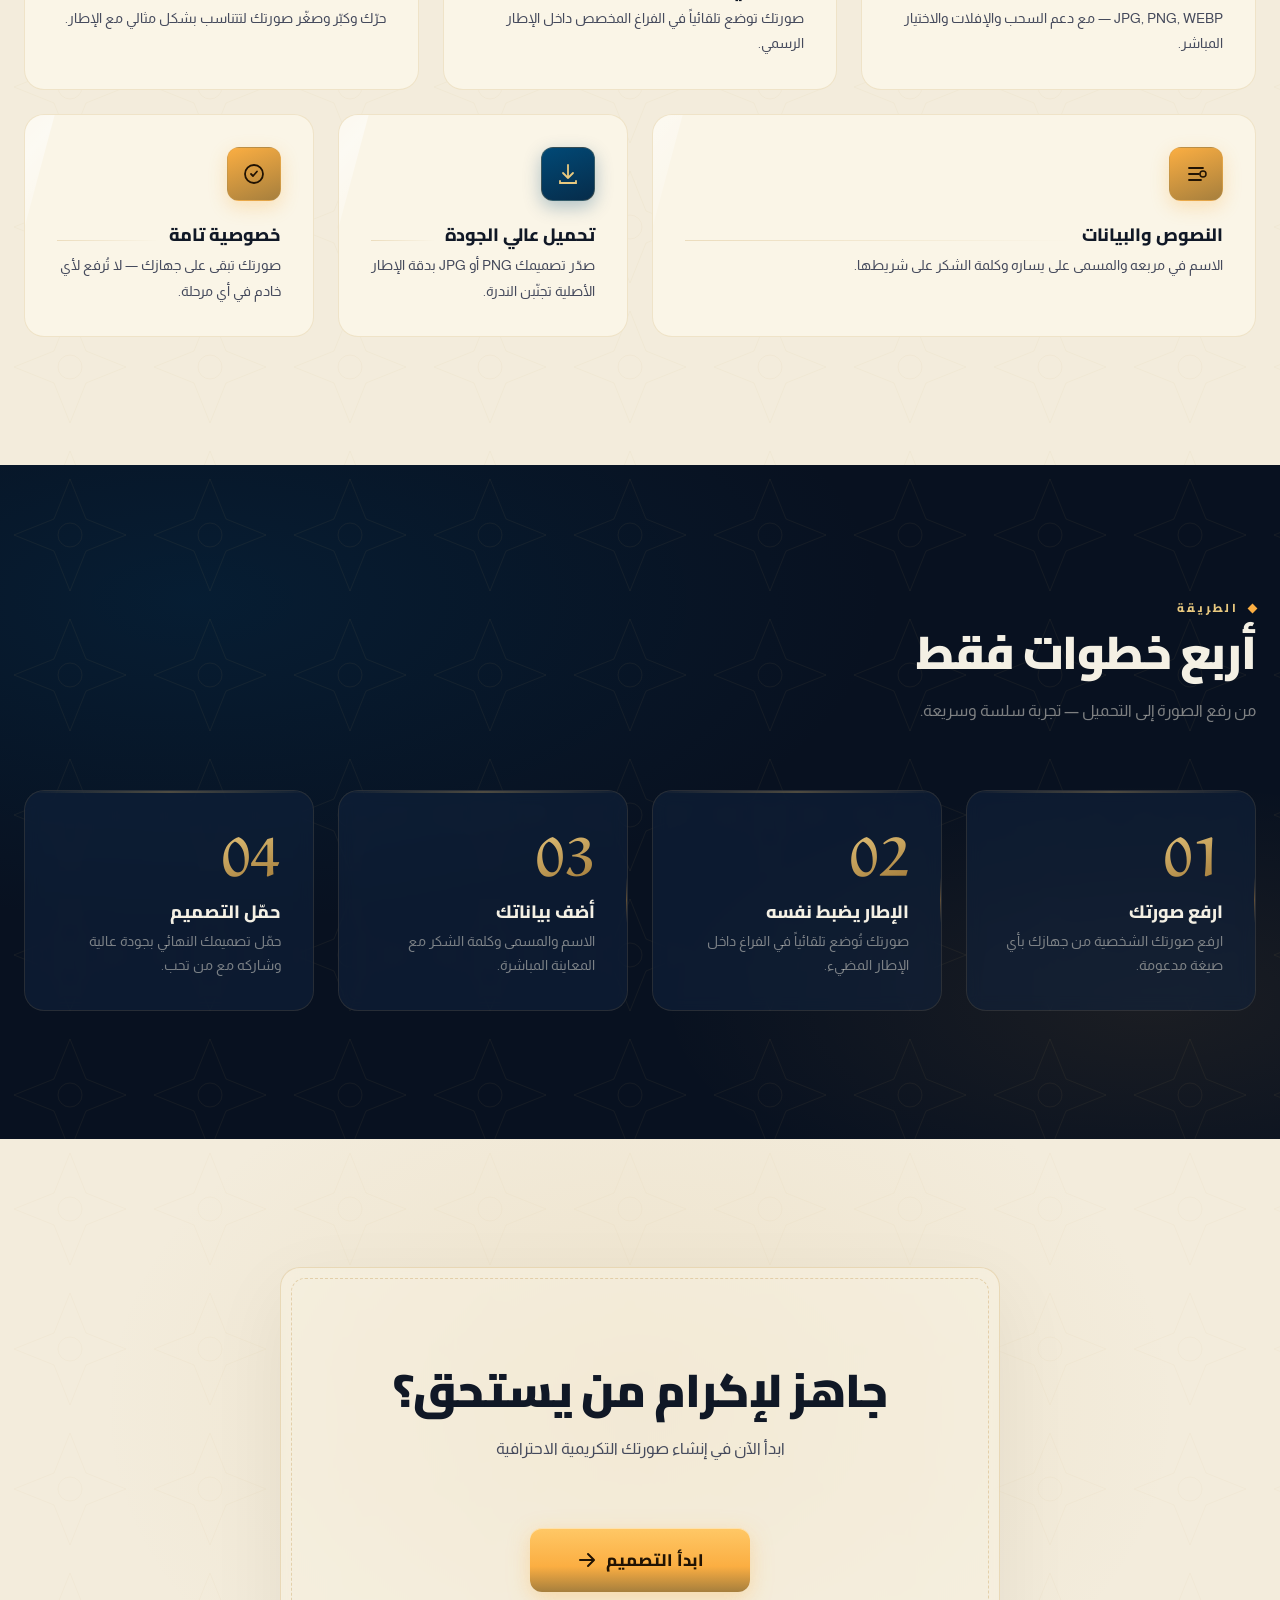
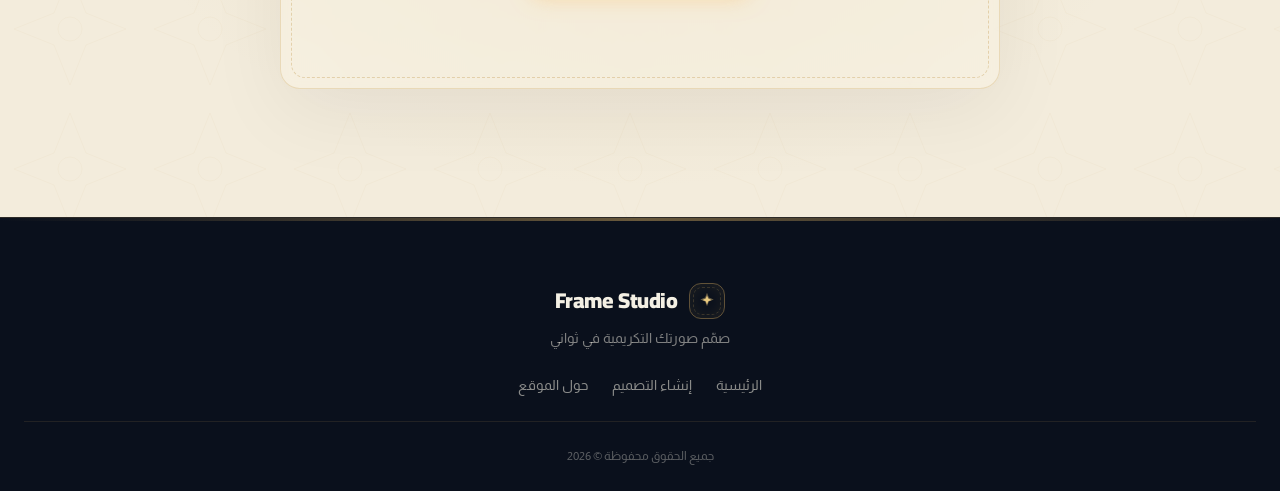
==== commit 53712a1f: "Remove frame1 (شكر المحافظات) and black/orange text colors" ====
--- a/index.html
+++ b/index.html
@@ -51,7 +51,7 @@
         </div>
         <div class="hero__frame-wrap">
           <div class="hero__frame-plate">
-            <img src="assets/frames/frame1.png" alt="فريم شكر المحافظات" aria-hidden="true">
+            <img src="assets/frames/frame2.png" alt="مشاركة في كامب جدور" aria-hidden="true">
           </div>
           <div class="hero__badge hero__badge--1">
             <div class="hero__badge-icon hero__badge-icon--amber">
@@ -116,7 +116,7 @@
     <div class="marquee__track">
       <span class="marquee__item">شكراً وتقديراً <svg width="14" height="14" viewBox="0 0 24 24" fill="currentColor"><path d="M12 1l2.6 6.4L21 10l-6.4 2.6L12 19l-2.6-6.4L3 10l6.4-2.6z"/></svg> فخر وامتنان <svg width="14" height="14" viewBox="0 0 24 24" fill="currentColor"><path d="M12 1l2.6 6.4L21 10l-6.4 2.6L12 19l-2.6-6.4L3 10l6.4-2.6z"/></svg> عرفان جميل <svg width="14" height="14" viewBox="0 0 24 24" fill="currentColor"><path d="M12 1l2.6 6.4L21 10l-6.4 2.6L12 19l-2.6-6.4L3 10l6.4-2.6z"/></svg> شكر وتقدير <svg width="14" height="14" viewBox="0 0 24 24" fill="currentColor"><path d="M12 1l2.6 6.4L21 10l-6.4 2.6L12 19l-2.6-6.4L3 10l6.4-2.6z"/></svg> فخر وامتنان <svg width="14" height="14" viewBox="0 0 24 24" fill="currentColor"><path d="M12 1l2.6 6.4L21 10l-6.4 2.6L12 19l-2.6-6.4L3 10l6.4-2.6z"/></svg></span>
       <span class="marquee__item">شكراً وتقديراً <svg width="14" height="14" viewBox="0 0 24 24" fill="currentColor"><path d="M12 1l2.6 6.4L21 10l-6.4 2.6L12 19l-2.6-6.4L3 10l6.4-2.6z"/></svg> فخر وامتنان <svg width="14" height="14" viewBox="0 0 24 24" fill="currentColor"><path d="M12 1l2.6 6.4L21 10l-6.4 2.6L12 19l-2.6-6.4L3 10l6.4-2.6z"/></svg> عرفان جميل <svg width="14" height="14" viewBox="0 0 24 24" fill="currentColor"><path d="M12 1l2.6 6.4L21 10l-6.4 2.6L12 19l-2.6-6.4L3 10l6.4-2.6z"/></svg> شكر وتقدير <svg width="14" height="14" viewBox="0 0 24 24" fill="currentColor"><path d="M12 1l2.6 6.4L21 10l-6.4 2.6L12 19l-2.6-6.4L3 10l6.4-2.6z"/></svg> فخر وامتنان <svg width="14" height="14" viewBox="0 0 24 24" fill="currentColor"><path d="M12 1l2.6 6.4L21 10l-6.4 2.6L12 19l-2.6-6.4L3 10l6.4-2.6z"/></svg></span>
-      <span class="marquee__item">شكراً وتقديراً <svg width="14" height="14" viewBox="0 0 24 24" fill="currentColor"><path d="M12 1l2.6 6.4L21 10l-6.4 2.6L12 19l-2.6-6.4L3 10l6.4-2.6z"/></svg> فخر وامتنان <svg width="14" height="14" viewBox="0 0 24 24" fill="currentColor"><path d="M12 1l2.6 6.4L21 10l-6.4 2.6L12 19l-2.6-6.4L3 10l6.4-2.6z"/></svg> عرفان جميل <svg width="14" height="14" viewBox="0 0 24 24" fill="currentColor"><path d="M12 1l2.6 6.4L21 10l-6.4 2.6L12 19l-2.6-6.4L3 10l6.4-2.6z"/></svg></span>
+      <span class="marquee__item">شكراً وتقديراً <svg width="14" height="14" viewBox="0 0 24 24" fill="currentColor"><path d="M12 1l2.6 6.4L21 10l-6.4 2.6L12 19l-2.6-6.4L3 10l6.4-2.6z"/></svg> فخر وامتنان <svg width="14" height="14" viewBox="0 0 24 24" fill="currentColor"><path d="M12 1l2.6 6.4L21 10l-6.4 2.6L12 19l-2.6-6.4L3 10l6.4-2.6z"/></svg> عرفان جميل <svg width="14" height="14" viewBox="0 0 24 24" fill="currentColor"><path d="M12 1l2.6 6.4L21 10l-6.4 2.6L12 19l-2.6-6.4L3 10l6.4-2.6z"/></svg> شكر وتقدير <svg width="14" height="14" viewBox="0 0 24 24" fill="currentColor"><path d="M12 1l2.6 6.4L21 10l-6.4 2.6L12 19l-2.6-6.4L3 10l6.4-2.6z"/></svg> فخر وامتنان <svg width="14" height="14" viewBox="0 0 24 24" fill="currentColor"><path d="M12 1l2.6 6.4L21 10l-6.4 2.6L12 19l-2.6-6.4L3 10l6.4-2.6z"/></svg></span>
     </div>
   </div>
 
--- a/css/style.css
+++ b/css/style.css
@@ -230,7 +230,9 @@
    HERO — Royal Atelier Stage
    ============================================= */
 .hero {
-  min-height: 100vh; position: relative;
+  min-height: 100vh;
+  min-height: 100dvh; /* iOS/Android URL-bar safe */
+  position: relative;
   display: flex; align-items: center;
   padding-top: var(--header-h); overflow: hidden;
   background: radial-gradient(120% 90% at 78% 18%, #16294a 0%, var(--velvet) 45%, var(--velvet-deep) 100%);
@@ -263,6 +265,7 @@
   gap: var(--sp-3xl); align-items: center;
   position: relative; z-index: 2;
   min-height: calc(100vh - var(--header-h));
+  min-height: calc(100dvh - var(--header-h));
 }
 
 /* Right content (text side) */
@@ -1075,4 +1078,27 @@
 ::-webkit-scrollbar { width: 7px; height: 7px; }
 ::-webkit-scrollbar-track { background: transparent; }
 ::-webkit-scrollbar-thumb { background: rgba(201,163,92,0.4); border-radius: 4px; }
-::-webkit-scrollbar-thumb:hover { background: var(--gold); }+::-webkit-scrollbar-thumb:hover { background: var(--gold); }
+
+/* Empty / Error states */
+.empty-state,
+.error-state {
+  text-align: center;
+  padding: 40px;
+  color: var(--text-muted);
+}
+
+.empty-state h3,
+.error-state h3 {
+  font-size: 1.1rem;
+  font-weight: 800;
+  color: var(--ink);
+  margin-bottom: 8px;
+}
+
+.empty-state p,
+.error-state p {
+  font-size: 0.9rem;
+  color: var(--text-muted);
+  margin-bottom: 16px;
+}
--- a/css/responsive.css
+++ b/css/responsive.css
@@ -42,6 +42,15 @@
 /* Mobile Large */
 @media (max-width: 768px) {
   :root { --header-h: 64px; }
+
+  /* Touch: remove double-tap zoom delay, allow instant taps */
+  button, .frame-card, .upload-zone, input, textarea {
+    touch-action: manipulation;
+  }
+
+  /* Frame cards: larger tap targets */
+  .frame-card__label,
+  .frame-card__name { padding: 10px 6px; font-size: 0.72rem; }
 
   /* Nav */
   .nav {
@@ -111,44 +120,49 @@
   .about-page { padding-top: calc(var(--header-h) + var(--sp-2xl)); }
   .about-grid { grid-template-columns: 1fr; }
 
-  /* Editor — maximise canvas, compact sidebar */
-  .editor-main { padding-top: var(--header-h); } /* step-bar hidden; reclaim the 50 px */
+  /* Editor — natural page scroll; canvas premieres, form follows */
+  .editor-main { padding-top: var(--header-h); padding-bottom: 74px; } /* reclaim step-bar; clear fixed mobile-nav */
+
+  .editor-body {
+    min-height: 100vh;
+    min-height: 100dvh; /* iOS/Android URL-bar safe */
+  }
 
   .editor-layout {
-    grid-template-columns: 1fr;
-    grid-template-rows: 1fr auto; /* canvas gets all remaining space */
+    display: flex;
+    flex-direction: column;
+    grid-template-columns: none; /* override the desktop 2-col grid */
+    min-height: calc(100dvh - var(--header-h));
   }
 
   .sidebar {
     order: 2; border-left: none;
     border-top: 1px solid rgba(201,163,92,0.35);
-    max-height: 180px; /* compact but scrollable */
+    flex: 0 0 auto;
+    min-height: 0;
   }
   .sidebar__head { padding: 8px 14px; }
   .sidebar__head h2 { font-size: 0.9rem; }
-  .sidebar__body { padding: 10px 14px;
-    /* fade the bottom edge so the user sees there's more to scroll */
-    mask-image: linear-gradient(to bottom, black 70%, transparent 100%);
-    -webkit-mask-image: linear-gradient(to bottom, black 70%, transparent 100%);
-  }
+  .sidebar__body { padding: 10px 14px; }
   .upload-zone__icon { width: 56px; height: 56px; }
   .upload-zone { padding: var(--sp-lg) var(--sp-md); }
   .form-input { padding: 10px 14px; font-size: 0.88rem; }
   .form-range { height: 3px; }
 
-  .canvas-area { order: 1; padding-bottom: 78px; } /* floating controls zone */
+  .canvas-area { order: 1; flex: 1 1 auto; min-height: 56vh; padding-bottom: 88px; }
 
   .step-bar-wrap { display: none; }
   .mobile-nav { display: flex; }
   .sidebar__nav { display: none; }
 
-  .canvas-controls { bottom: 12px; padding: 10px 16px; gap: 8px; }
+  .canvas-controls { bottom: 14px; padding: 10px 16px; gap: 8px; flex-wrap: wrap; justify-content: center; width: auto; }
   .canvas-controls .form-range { width: 90px; }
   .ctrl-label { display: none; }
 }
 
 /* Mobile Small */
 @media (max-width: 480px) {
+  /* 480px and below */
   .container { padding: 0 var(--sp-md); }
 
   .hero__title { font-size: 1.8rem; }
@@ -160,18 +174,22 @@
   .feature-card { padding: var(--sp-lg); }
   .about-card { padding: var(--sp-lg); }
 
-  .sidebar { max-height: 160px; }
   .sidebar__head { padding: 6px 12px; }
   .sidebar__body { padding: 8px 12px; }
   .frames-grid { gap: 6px; }
   .upload-zone { padding: var(--sp-xl) var(--sp-md); }
   .canvas-controls { flex-wrap: wrap; justify-content: center; }
-}
-
-/* Short screens — desktop/tablet only (mobile uses the 1fr auto layout above) */
+
+  /* iPhone home-indicator safe area */
+  .mobile-nav {
+    padding-bottom: calc(10px + env(safe-area-inset-bottom));
+  }
+}
+
+/* Short screens — desktop/tablet only (mobile uses the natural stacked flow above) */
 @media (max-height: 700px) and (min-width: 769px) {
   .editor-main { padding-top: calc(var(--header-h) + 42px); }
-  .editor-layout { grid-template-rows: 42vh 1fr; }
+  .canvas-area { min-height: 70vh; } /* keep the preview usable on short desktop screens */
 }
 
 @media print {
